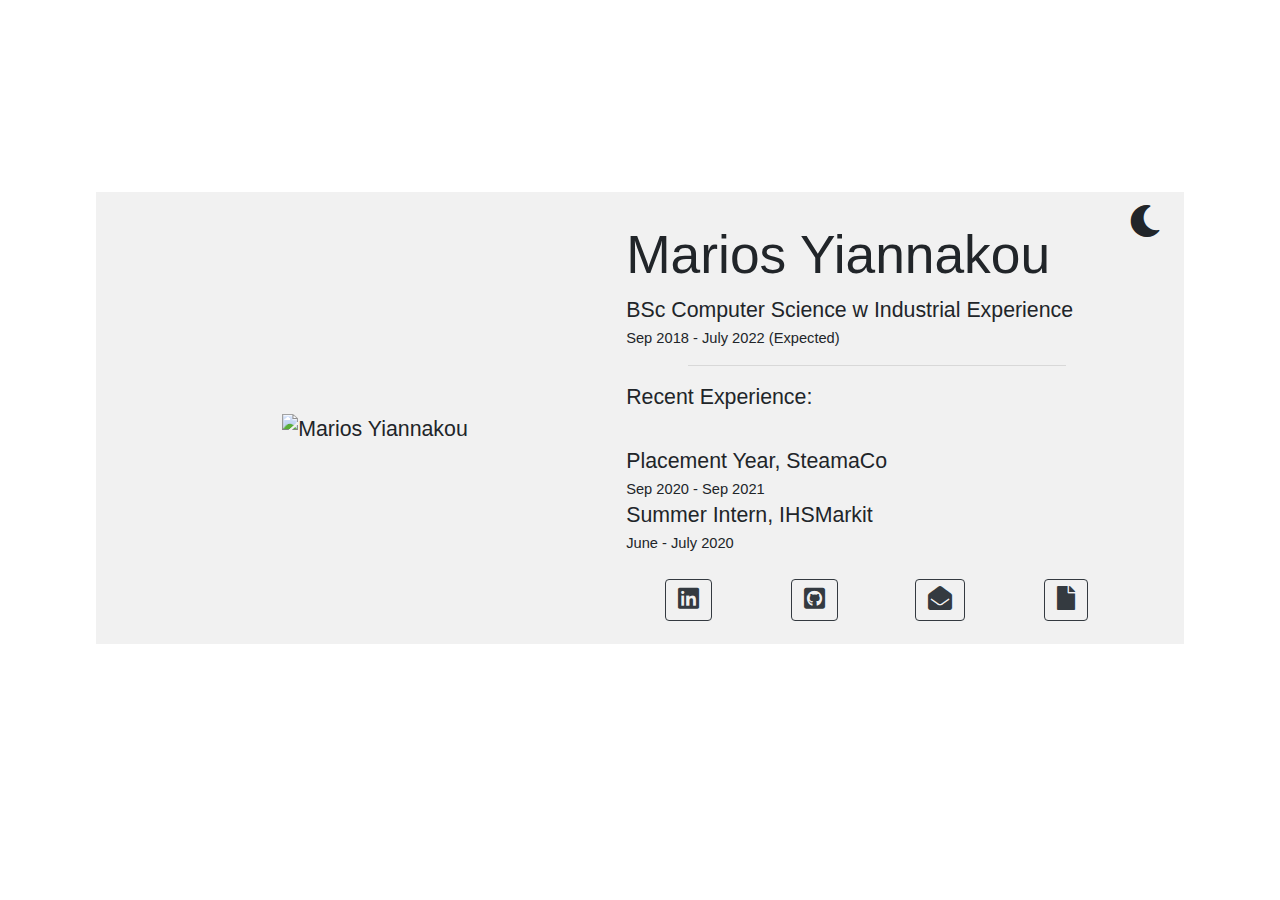
==== index.html @ 5c8cc899 "Remove clutters" ====
<!DOCTYPE html>
<html lang="en" dir="ltr">

<head>
  <meta charset="utf-8">
  <meta name="author" content="Marios Yiannakou">
  <meta name="description" content="Personal project website - https://github.com/Mariosyian/website-project">
  <meta name="viewport" content="width=device-width, initial-scale=1">
  <title>Marios Yiannakou ~ Website Project</title>

  <link rel="icon" href="images/favicon.ico" type="image/x-icon">
  <link rel="stylesheet" href="https://stackpath.bootstrapcdn.com/bootstrap/4.5.2/css/bootstrap.min.css">
  <link rel="stylesheet" href="https://use.fontawesome.com/releases/v5.15.1/css/all.css">
  <link rel="stylesheet" href="css/stylesheet.css">
  
</head>

<body>
  <div class="container" id="root">
    <i id="toggleDark" class="fas fa-moon toggleDarkModeIcon icon"></i>
    <div class="container-fluid">
      <div class="h-100 row align-items-center">
        <div class="col-lg-6 profilePic">
          <img id="profilePic" src="images/me.webp" alt="Marios Yiannakou">
        </div>
        <div class="col-lg-6 info">
          <div class="row header">Marios Yiannakou</i></div>
          <div class="row">BSc Computer Science w Industrial Experience</div>
          <div class="row subheading">Sep 2018 - July 2022 (Expected)</div>
          <hr>
          <div class="row">Recent Experience:</div>
          <br>
          <div class="row">Placement Year, SteamaCo</div>
          <div class="row subheading">Sep 2020 - Sep 2021</div>
          
          <div class="row">Summer Intern, IHSMarkit</div>
          <div class="row subheading">June - July 2020</div>

          <div class="row">
            <div class="col-6 col-md-3 linkBtn">
              <a href="https://www.linkedin.com/in/marios-yiannakou/" class="btn btn-outline-dark" target="_blank">
                <i class="fab fa-linkedin"></i>
              </a>
            </div>
            <div class="col-6 col-md-3 linkBtn">
              <a href="https://www.github.com/Mariosyian" class="btn btn-outline-dark" target="_blank">
                <i class="fab fa-github-square"></i>
              </a>
            </div>
            <div class="col-6 col-md-3 linkBtn">
              <a href="mailto:marios.yiannakou@hotmail.com" class="btn btn-outline-dark">
                <i class="fas fa-envelope-open"></i>
              </a>
            </div>
            <div class="col-6 col-md-3 linkBtn">
              <a href="https://drive.google.com/file/d/1w4g_YzgYD_PPbsfWRCraGsmdEXMX-zfT/view" class="btn btn-outline-dark" target="_blank">
                <i class="fas fa-file"></i>
              </a>
            </div>
          </div>
        </div>
      </div>
  </div>
</body>

<script src="https://code.jquery.com/jquery-3.5.1.min.js"></script>
<!-- <script src="https://stackpath.bootstrapcdn.com/bootstrap/4.5.2/js/bootstrap.bundle.min.js"></script> -->
<script src="js/darkMode.js"></script>

</html>
---- css/stylesheet.css ----
/* Elements */
body {
  font-size: 16pt;
  margin-left: auto;
  margin-right: auto;
}

br {
  content: ' ';
  display: block;
  line-height: 22px;
  margin-top: 5px;
}

hr {
  width: 80%;
}

/* Classes */
.container {
  overflow-wrap: break-word;
}

.fab, .fas, .icon {
  font-size: 1.5em;
}

.header {
  font-size: 40pt;
  text-align: center;
}

.info {
  padding-top: 1%;
}

.linkBtn {
  padding: 5% 2% 2%;
  text-align: center;
}

.profilePic {
  text-align: center;
}

.toggleDarkModeIcon {
  float: right;
  padding-right: 1%;
}

.subheading {
  font-size: 11pt;
}

/* IDs */
#profilePic {
  height: 350px;
  margin: auto;
  padding-top: 5%;
  width: 350px;
}

#root {
  background-color: #F1F1F1;
  padding: 1%;
  margin: 15% auto;
  width: 85%;
}

/* Mobile Friendliness */
@media screen and (max-width: 990px) {
  #profilePic {
    height: 225px;
    width: 225px;
  }

  .toggleDarkModeIcon {
    padding-top: 1%;
  }

  .row {
    padding: 0.5% 1%;
  }
}

@media screen and (max-width: 340px) {
  #profilePic {
    height: 150px;
    width: 150px;
  }
}

/* Dark Mode */
.darkModeBody {
  background-color: #464a52;
}

.darkModeContainer {
  background-color: black;
}

.darkModeContainerFluid {
  background-color: #343a40;
  color: white;
}

.darkModeIcon {
  color: white;
}
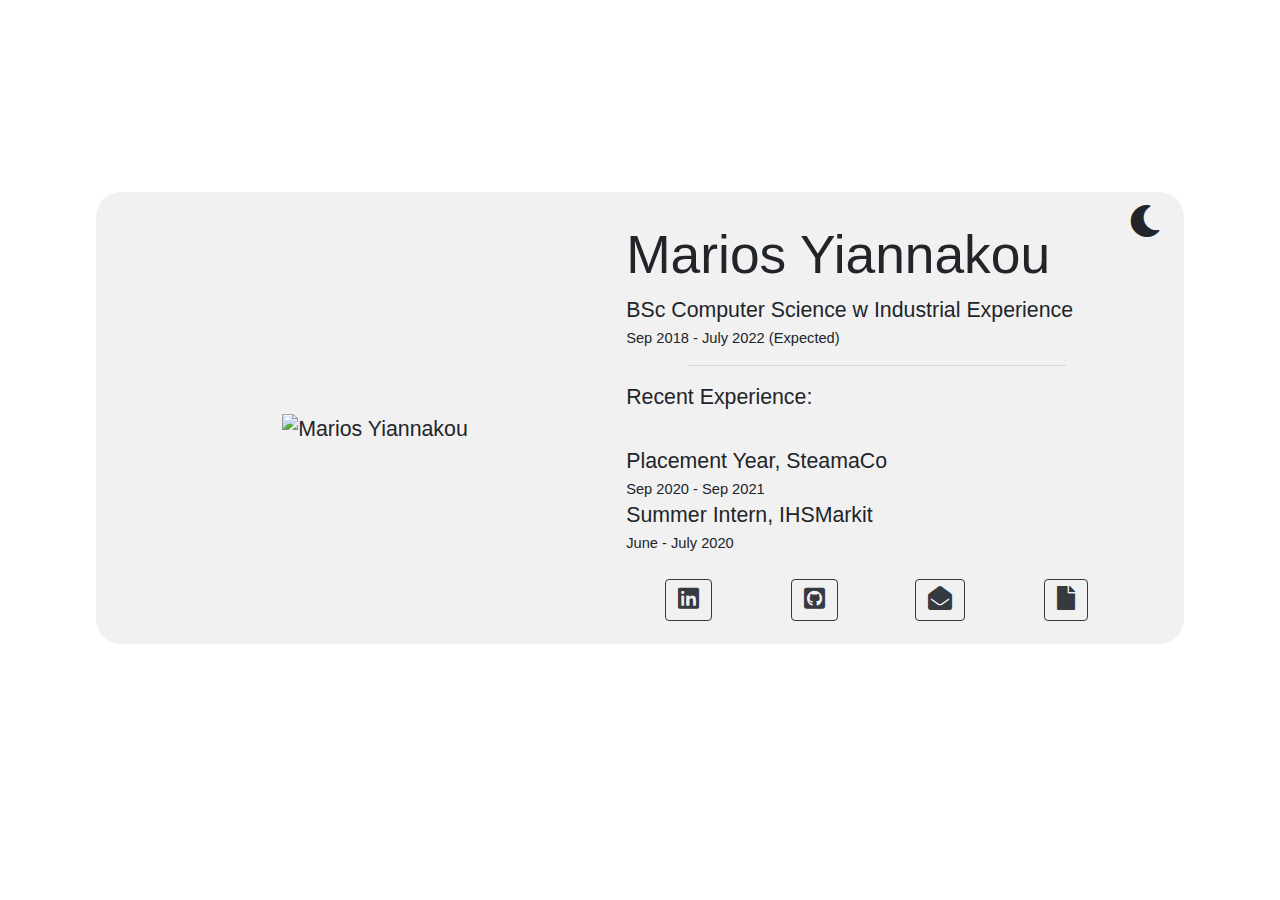
==== commit c455ceec: "Aesthetics" ====
--- a/index.html
+++ b/index.html
@@ -16,9 +16,9 @@
 </head>
 
 <body>
-  <div class="container" id="root">
+  <div class="container round" id="root">
     <i id="toggleDark" class="fas fa-moon toggleDarkModeIcon icon"></i>
-    <div class="container-fluid">
+    <div class="container-fluid round">
       <div class="h-100 row align-items-center">
         <div class="col-lg-6 profilePic">
           <img id="profilePic" src="images/me.webp" alt="Marios Yiannakou">
@@ -53,7 +53,7 @@
               </a>
             </div>
             <div class="col-6 col-md-3 linkBtn">
-              <a href="https://drive.google.com/file/d/1w4g_YzgYD_PPbsfWRCraGsmdEXMX-zfT/view" class="btn btn-outline-dark" target="_blank">
+              <a href="https://drive.google.com/file/d/12SeF-x5bOr0Nq_vtN5hvlB4FMmP2B8nA/view?usp=sharing" class="btn btn-outline-dark" target="_blank">
                 <i class="fas fa-file"></i>
               </a>
             </div>
@@ -67,4 +67,4 @@
 <!-- <script src="https://stackpath.bootstrapcdn.com/bootstrap/4.5.2/js/bootstrap.bundle.min.js"></script> -->
 <script src="js/darkMode.js"></script>
 
-</html>+</html>
--- a/css/stylesheet.css
+++ b/css/stylesheet.css
@@ -43,6 +43,10 @@
   text-align: center;
 }
 
+.round {
+  border-radius: 25px;
+}
+
 .toggleDarkModeIcon {
   float: right;
   padding-right: 1%;
@@ -72,6 +76,10 @@
   #profilePic {
     height: 225px;
     width: 225px;
+  }
+
+  .header {
+    font-size: larger;
   }
 
   .toggleDarkModeIcon {
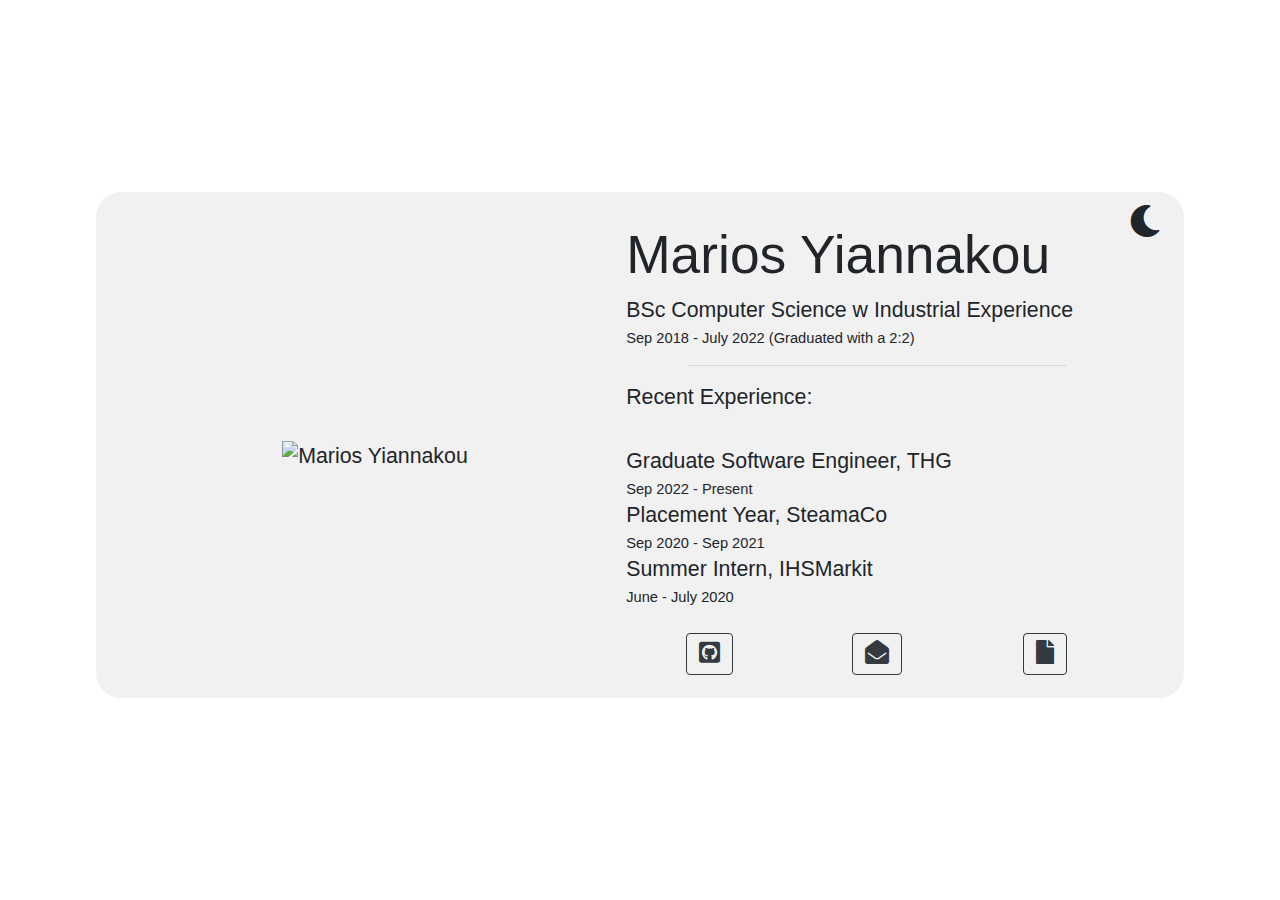
==== commit 2e842b6e: "Update CV target link" ====
--- a/index.html
+++ b/index.html
@@ -26,10 +26,13 @@
         <div class="col-lg-6 info">
           <div class="row header">Marios Yiannakou</i></div>
           <div class="row">BSc Computer Science w Industrial Experience</div>
-          <div class="row subheading">Sep 2018 - July 2022 (Expected)</div>
+          <div class="row subheading">Sep 2018 - July 2022 (Graduated with a 2:2)</div>
           <hr>
           <div class="row">Recent Experience:</div>
           <br>
+          <div class="row">Graduate Software Engineer, THG</div>
+          <div class="row subheading">Sep 2022 - Present</div>
+
           <div class="row">Placement Year, SteamaCo</div>
           <div class="row subheading">Sep 2020 - Sep 2021</div>
           
@@ -37,23 +40,18 @@
           <div class="row subheading">June - July 2020</div>
 
           <div class="row">
-            <div class="col-6 col-md-3 linkBtn">
-              <a href="https://www.linkedin.com/in/marios-yiannakou/" class="btn btn-outline-dark" target="_blank">
-                <i class="fab fa-linkedin"></i>
-              </a>
-            </div>
-            <div class="col-6 col-md-3 linkBtn">
+            <div class="col-8 col-md-4 linkBtn">
               <a href="https://www.github.com/Mariosyian" class="btn btn-outline-dark" target="_blank">
                 <i class="fab fa-github-square"></i>
               </a>
             </div>
-            <div class="col-6 col-md-3 linkBtn">
+            <div class="col-8 col-md-4 linkBtn">
               <a href="mailto:marios.yiannakou@hotmail.com" class="btn btn-outline-dark">
                 <i class="fas fa-envelope-open"></i>
               </a>
             </div>
-            <div class="col-6 col-md-3 linkBtn">
-              <a href="https://drive.google.com/file/d/12SeF-x5bOr0Nq_vtN5hvlB4FMmP2B8nA/view?usp=sharing" class="btn btn-outline-dark" target="_blank">
+            <div class="col-8 col-md-4 linkBtn">
+              <a href="https://drive.google.com/file/d/1OZazCIrZpL5znGQOB0h33Q6EqTTbgEmw/view?usp=sharing" class="btn btn-outline-dark" target="_blank">
                 <i class="fas fa-file"></i>
               </a>
             </div>
@@ -64,7 +62,6 @@
 </body>
 
 <script src="https://code.jquery.com/jquery-3.5.1.min.js"></script>
-<!-- <script src="https://stackpath.bootstrapcdn.com/bootstrap/4.5.2/js/bootstrap.bundle.min.js"></script> -->
 <script src="js/darkMode.js"></script>
 
 </html>
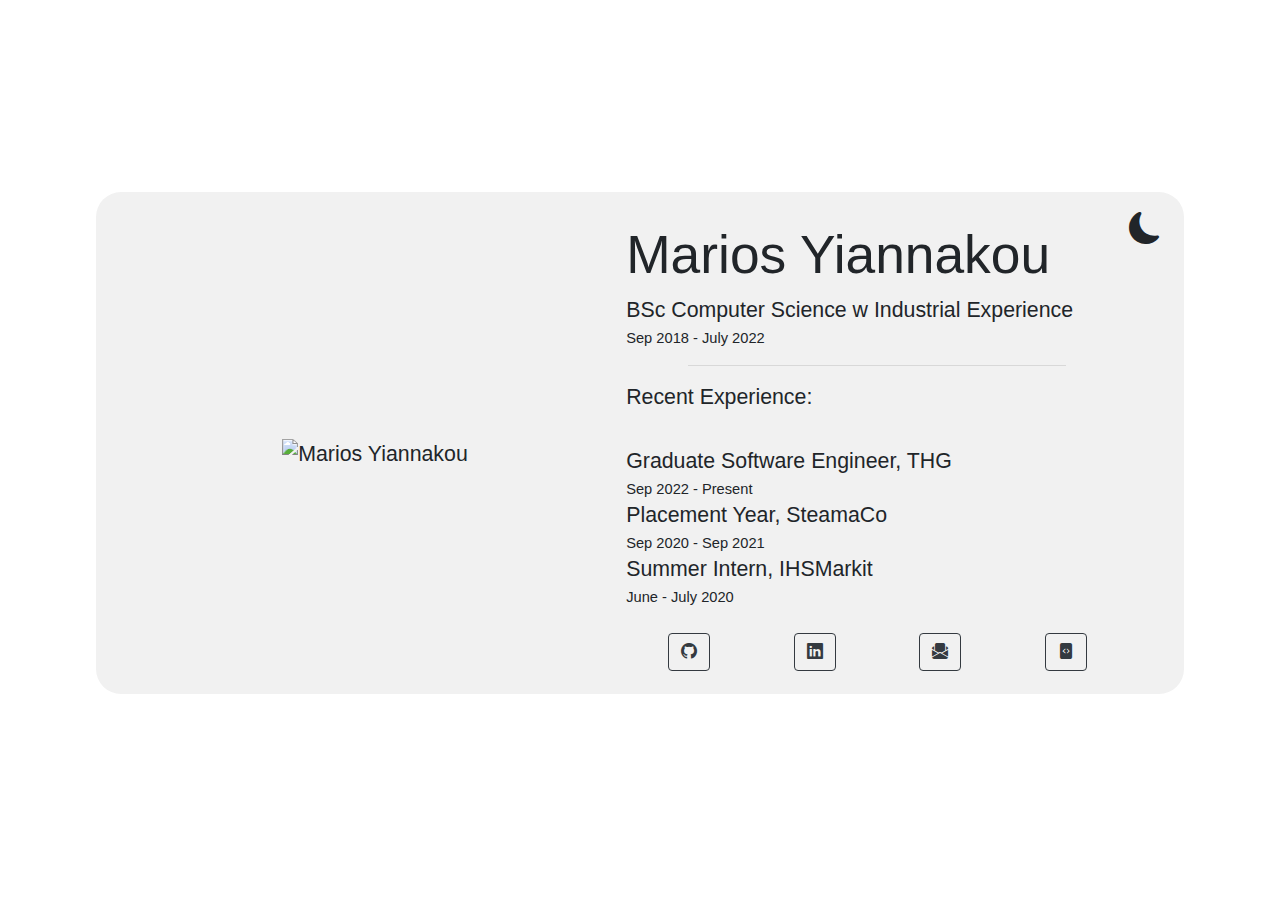
==== commit 528b5622: "Update links. Move to Bootstrap icons" ====
--- a/index.html
+++ b/index.html
@@ -10,14 +10,14 @@
 
   <link rel="icon" href="images/favicon.ico" type="image/x-icon">
   <link rel="stylesheet" href="https://stackpath.bootstrapcdn.com/bootstrap/4.5.2/css/bootstrap.min.css">
-  <link rel="stylesheet" href="https://use.fontawesome.com/releases/v5.15.1/css/all.css">
+  <link rel="stylesheet" href="https://cdn.jsdelivr.net/npm/bootstrap-icons@1.9.1/font/bootstrap-icons.css">
   <link rel="stylesheet" href="css/stylesheet.css">
   
 </head>
 
 <body>
   <div class="container round" id="root">
-    <i id="toggleDark" class="fas fa-moon toggleDarkModeIcon icon"></i>
+    <i id="toggleDark" class="bi bi-moon-fill toggleDarkModeIcon icon"></i>
     <div class="container-fluid round">
       <div class="h-100 row align-items-center">
         <div class="col-lg-6 profilePic">
@@ -26,7 +26,7 @@
         <div class="col-lg-6 info">
           <div class="row header">Marios Yiannakou</i></div>
           <div class="row">BSc Computer Science w Industrial Experience</div>
-          <div class="row subheading">Sep 2018 - July 2022 (Graduated with a 2:2)</div>
+          <div class="row subheading">Sep 2018 - July 2022</div>
           <hr>
           <div class="row">Recent Experience:</div>
           <br>
@@ -40,19 +40,24 @@
           <div class="row subheading">June - July 2020</div>
 
           <div class="row">
-            <div class="col-8 col-md-4 linkBtn">
+            <div class="col-xs-1 col-sm-3 linkBtn">
               <a href="https://www.github.com/Mariosyian" class="btn btn-outline-dark" target="_blank">
-                <i class="fab fa-github-square"></i>
+                <i class="bi bi-github"></i>
               </a>
             </div>
-            <div class="col-8 col-md-4 linkBtn">
-              <a href="mailto:marios.yiannakou@hotmail.com" class="btn btn-outline-dark">
-                <i class="fas fa-envelope-open"></i>
+            <div class="col-xs-1 col-sm-3 linkBtn">
+              <a href="https://www.linkedin.com/in/mariosyiannakou" class="btn btn-outline-dark" target="_blank">
+                <i class="bi bi-linkedin"></i>
               </a>
             </div>
-            <div class="col-8 col-md-4 linkBtn">
-              <a href="https://drive.google.com/file/d/1OZazCIrZpL5znGQOB0h33Q6EqTTbgEmw/view?usp=sharing" class="btn btn-outline-dark" target="_blank">
-                <i class="fas fa-file"></i>
+            <div class="col-xs-1 col-sm-3 linkBtn">
+              <a href="mailto:marios.yiannakou@hotmail.com" class="btn btn-outline-dark">
+                <i class="bi bi-envelope-paper-fill"></i>
+              </a>
+            </div>
+            <div class="col-xs-1 col-sm-3 linkBtn">
+              <a href="https://drive.google.com/file/d/1ZgRDEntcNDoUn7WH2-qBloU7GD9oT91G/view?usp=sharing" class="btn btn-outline-dark" target="_blank">
+                <i class="bi bi-file-code-fill"></i>
               </a>
             </div>
           </div>
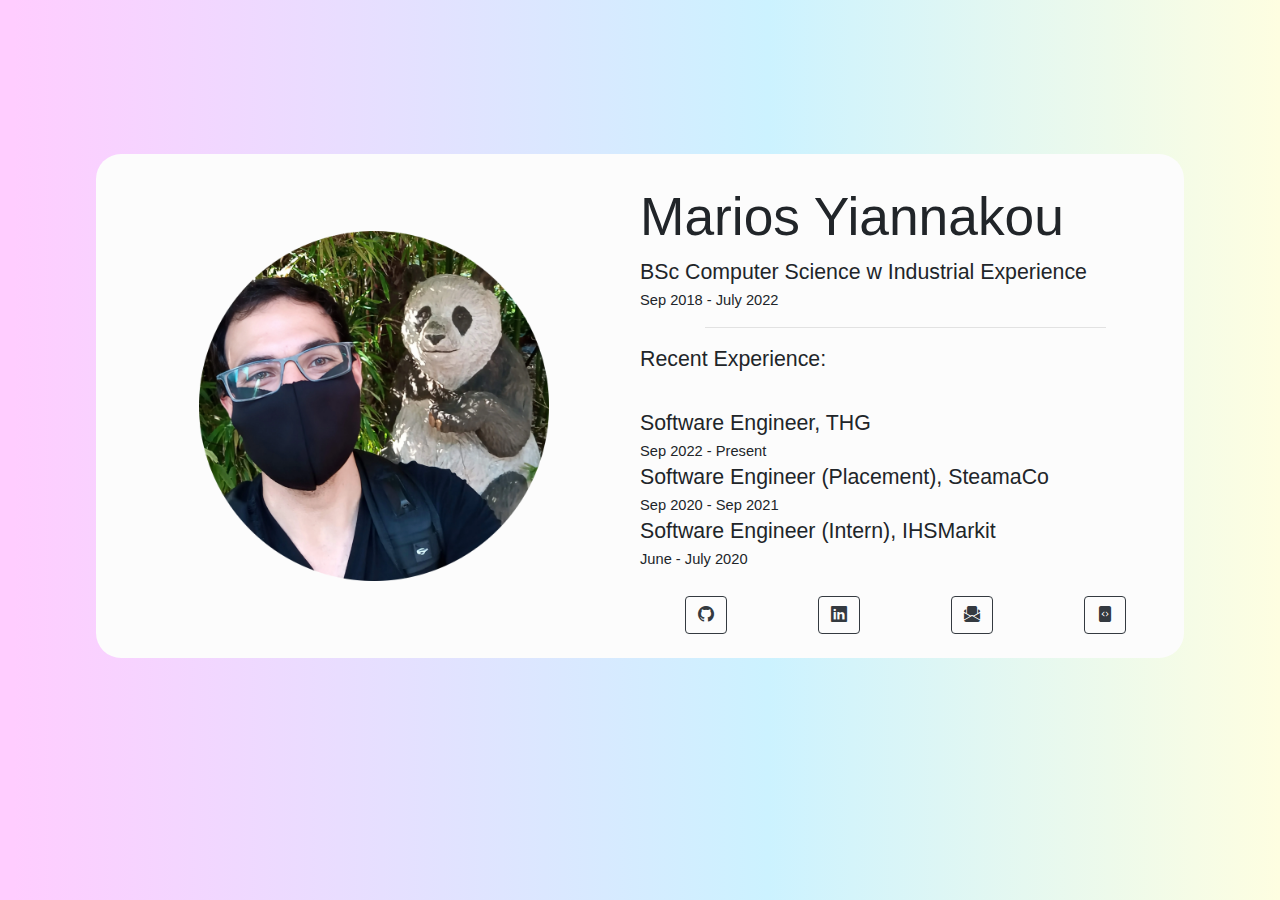
==== commit 93d34616: "Major update - New background (much color, very wow) - New profile picture (about time :D) - New CV " ====
--- a/index.html
+++ b/index.html
@@ -6,67 +6,50 @@
   <meta name="author" content="Marios Yiannakou">
   <meta name="description" content="Personal project website - https://github.com/Mariosyian/website-project">
   <meta name="viewport" content="width=device-width, initial-scale=1">
+
   <title>Marios Yiannakou ~ Website Project</title>
-
   <link rel="icon" href="images/favicon.ico" type="image/x-icon">
   <link rel="stylesheet" href="https://stackpath.bootstrapcdn.com/bootstrap/4.5.2/css/bootstrap.min.css">
   <link rel="stylesheet" href="https://cdn.jsdelivr.net/npm/bootstrap-icons@1.9.1/font/bootstrap-icons.css">
   <link rel="stylesheet" href="css/stylesheet.css">
-  
 </head>
 
 <body>
-  <div class="container round" id="root">
-    <i id="toggleDark" class="bi bi-moon-fill toggleDarkModeIcon icon"></i>
-    <div class="container-fluid round">
-      <div class="h-100 row align-items-center">
-        <div class="col-lg-6 profilePic">
-          <img id="profilePic" src="images/me.webp" alt="Marios Yiannakou">
+  <div class="container round h-100 row" id="root">
+    <div class="col-lg-6 profilePic"><img id="profilePic" src="images/me.webp" alt="Profile picture"></div>
+    <div class="col-lg-6 info">
+      <div class="row header">Marios Yiannakou</i></div>
+      <div class="row">BSc Computer Science w Industrial Experience</div>
+      <div class="row subheading">Sep 2018 - July 2022</div>
+      <hr>
+      <div class="row">Recent Experience:</div>
+      <br>
+      <div class="row">Software Engineer, THG</div>
+      <div class="row subheading">Sep 2022 - Present</div>
+
+      <div class="row">Software Engineer (Placement), SteamaCo</div>
+      <div class="row subheading">Sep 2020 - Sep 2021</div>
+
+      <div class="row">Software Engineer (Intern), IHSMarkit</div>
+      <div class="row subheading">June - July 2020</div>
+
+      <div class="row">
+        <div class="col-4 col-sm-3 linkBtn">
+          <a href="https://www.github.com/Mariosyian" class="btn btn-outline-dark" target="_blank"><i class="bi bi-github"></i> </a>
         </div>
-        <div class="col-lg-6 info">
-          <div class="row header">Marios Yiannakou</i></div>
-          <div class="row">BSc Computer Science w Industrial Experience</div>
-          <div class="row subheading">Sep 2018 - July 2022</div>
-          <hr>
-          <div class="row">Recent Experience:</div>
-          <br>
-          <div class="row">Graduate Software Engineer, THG</div>
-          <div class="row subheading">Sep 2022 - Present</div>
-
-          <div class="row">Placement Year, SteamaCo</div>
-          <div class="row subheading">Sep 2020 - Sep 2021</div>
-          
-          <div class="row">Summer Intern, IHSMarkit</div>
-          <div class="row subheading">June - July 2020</div>
-
-          <div class="row">
-            <div class="col-xs-1 col-sm-3 linkBtn">
-              <a href="https://www.github.com/Mariosyian" class="btn btn-outline-dark" target="_blank">
-                <i class="bi bi-github"></i>
-              </a>
-            </div>
-            <div class="col-xs-1 col-sm-3 linkBtn">
-              <a href="https://www.linkedin.com/in/mariosyiannakou" class="btn btn-outline-dark" target="_blank">
-                <i class="bi bi-linkedin"></i>
-              </a>
-            </div>
-            <div class="col-xs-1 col-sm-3 linkBtn">
-              <a href="mailto:marios.yiannakou@hotmail.com" class="btn btn-outline-dark">
-                <i class="bi bi-envelope-paper-fill"></i>
-              </a>
-            </div>
-            <div class="col-xs-1 col-sm-3 linkBtn">
-              <a href="https://drive.google.com/file/d/1ZgRDEntcNDoUn7WH2-qBloU7GD9oT91G/view?usp=sharing" class="btn btn-outline-dark" target="_blank">
-                <i class="bi bi-file-code-fill"></i>
-              </a>
-            </div>
-          </div>
+        <div class="col-4 col-sm-3 linkBtn">
+          <a href="https://www.linkedin.com/in/mariosyiannakou" class="btn btn-outline-dark" target="_blank"><i class="bi bi-linkedin"></i></a>
+        </div>
+        <div class="col-4 col-sm-3 linkBtn">
+          <a href="mailto:marios.yiannakou@hotmail.com" class="btn btn-outline-dark"><i class="bi bi-envelope-paper-fill"></i></a>
+        </div>
+        <div class="col-4 col-sm-3 linkBtn">
+          <a href="https://drive.google.com/file/d/1evfvFPL213yWXHsUIPy10aagV8jmdeaI/view?usp=sharing" class="btn btn-outline-dark" target="_blank">
+            <i class="bi bi-file-code-fill"></i>
+          </a>
         </div>
       </div>
+    </div>
   </div>
 </body>
-
-<script src="https://code.jquery.com/jquery-3.5.1.min.js"></script>
-<script src="js/darkMode.js"></script>
-
 </html>
--- a/css/stylesheet.css
+++ b/css/stylesheet.css
@@ -1,8 +1,10 @@
 /* Elements */
 body {
+  background: linear-gradient(90deg, #ffcdff 1%, #ccf2ff 60%, #fefee1 100%);
   font-size: 16pt;
   margin-left: auto;
   margin-right: auto;
+  margin-top: 12%;
 }
 
 br {
@@ -18,6 +20,8 @@
 
 /* Classes */
 .container {
+  margin-left: auto;
+  margin-right: auto;
   overflow-wrap: break-word;
 }
 
@@ -41,6 +45,8 @@
 
 .profilePic {
   text-align: center;
+  margin-bottom: auto;
+  margin-top: auto;
 }
 
 .round {
@@ -59,15 +65,12 @@
 /* IDs */
 #profilePic {
   height: 350px;
-  margin: auto;
-  padding-top: 5%;
   width: 350px;
 }
 
 #root {
-  background-color: #F1F1F1;
+  background-color: #fcfcfc;
   padding: 1%;
-  margin: 15% auto;
   width: 85%;
 }
 
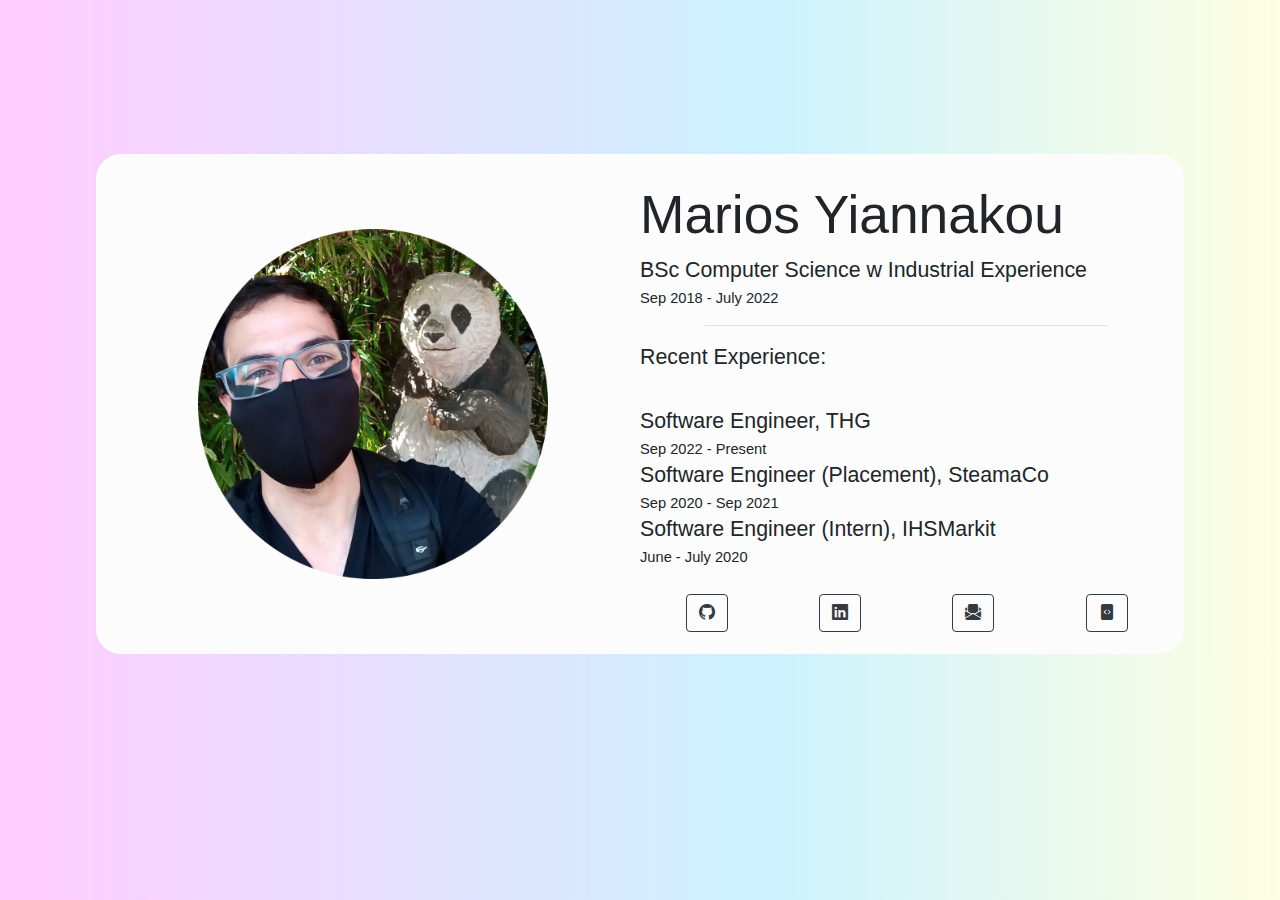
==== commit f27f0c5f: "Fix CSS styling for mobile view" ====
--- a/index.html
+++ b/index.html
@@ -34,16 +34,16 @@
       <div class="row subheading">June - July 2020</div>
 
       <div class="row">
-        <div class="col-4 col-sm-3 linkBtn">
+        <div class="col-3 linkBtn">
           <a href="https://www.github.com/Mariosyian" class="btn btn-outline-dark" target="_blank"><i class="bi bi-github"></i> </a>
         </div>
-        <div class="col-4 col-sm-3 linkBtn">
+        <div class="col-3 linkBtn">
           <a href="https://www.linkedin.com/in/mariosyiannakou" class="btn btn-outline-dark" target="_blank"><i class="bi bi-linkedin"></i></a>
         </div>
-        <div class="col-4 col-sm-3 linkBtn">
+        <div class="col-3 linkBtn">
           <a href="mailto:marios.yiannakou@hotmail.com" class="btn btn-outline-dark"><i class="bi bi-envelope-paper-fill"></i></a>
         </div>
-        <div class="col-4 col-sm-3 linkBtn">
+        <div class="col-3 linkBtn">
           <a href="https://drive.google.com/file/d/1evfvFPL213yWXHsUIPy10aagV8jmdeaI/view?usp=sharing" class="btn btn-outline-dark" target="_blank">
             <i class="bi bi-file-code-fill"></i>
           </a>
--- a/css/stylesheet.css
+++ b/css/stylesheet.css
@@ -70,7 +70,7 @@
 
 #root {
   background-color: #fcfcfc;
-  padding: 1%;
+  padding: 0.5em;
   width: 85%;
 }
 
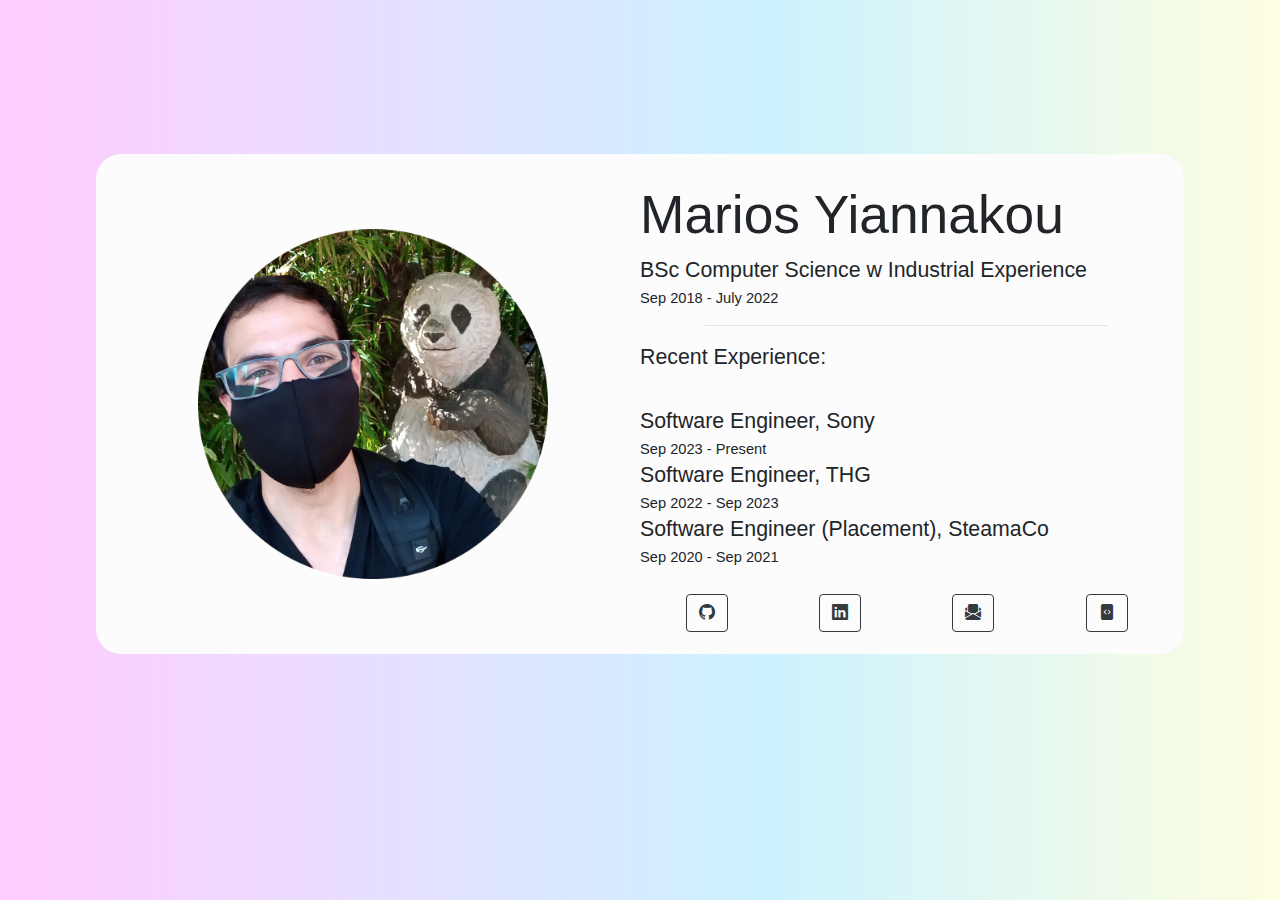
==== commit 0a7820b7: "Update Recent Experience" ====
--- a/index.html
+++ b/index.html
@@ -24,14 +24,14 @@
       <hr>
       <div class="row">Recent Experience:</div>
       <br>
+      <div class="row">Software Engineer, Sony</div>
+      <div class="row subheading">Sep 2023 - Present</div>
+
       <div class="row">Software Engineer, THG</div>
-      <div class="row subheading">Sep 2022 - Present</div>
+      <div class="row subheading">Sep 2022 - Sep 2023</div>
 
       <div class="row">Software Engineer (Placement), SteamaCo</div>
       <div class="row subheading">Sep 2020 - Sep 2021</div>
-
-      <div class="row">Software Engineer (Intern), IHSMarkit</div>
-      <div class="row subheading">June - July 2020</div>
 
       <div class="row">
         <div class="col-3 linkBtn">
@@ -44,7 +44,7 @@
           <a href="mailto:marios.yiannakou@hotmail.com" class="btn btn-outline-dark"><i class="bi bi-envelope-paper-fill"></i></a>
         </div>
         <div class="col-3 linkBtn">
-          <a href="https://drive.google.com/file/d/1evfvFPL213yWXHsUIPy10aagV8jmdeaI/view?usp=sharing" class="btn btn-outline-dark" target="_blank">
+          <a href="https://docs.google.com/document/d/e/2PACX-1vR-C6rkep_64rYM8iKlgwHv7QivtEpBkAOb3jtGNGiqRkikMmZVz_QyrhepEfmZzkxWVxUua8Fr_7lw/pub" class="btn btn-outline-dark" target="_blank">
             <i class="bi bi-file-code-fill"></i>
           </a>
         </div>
